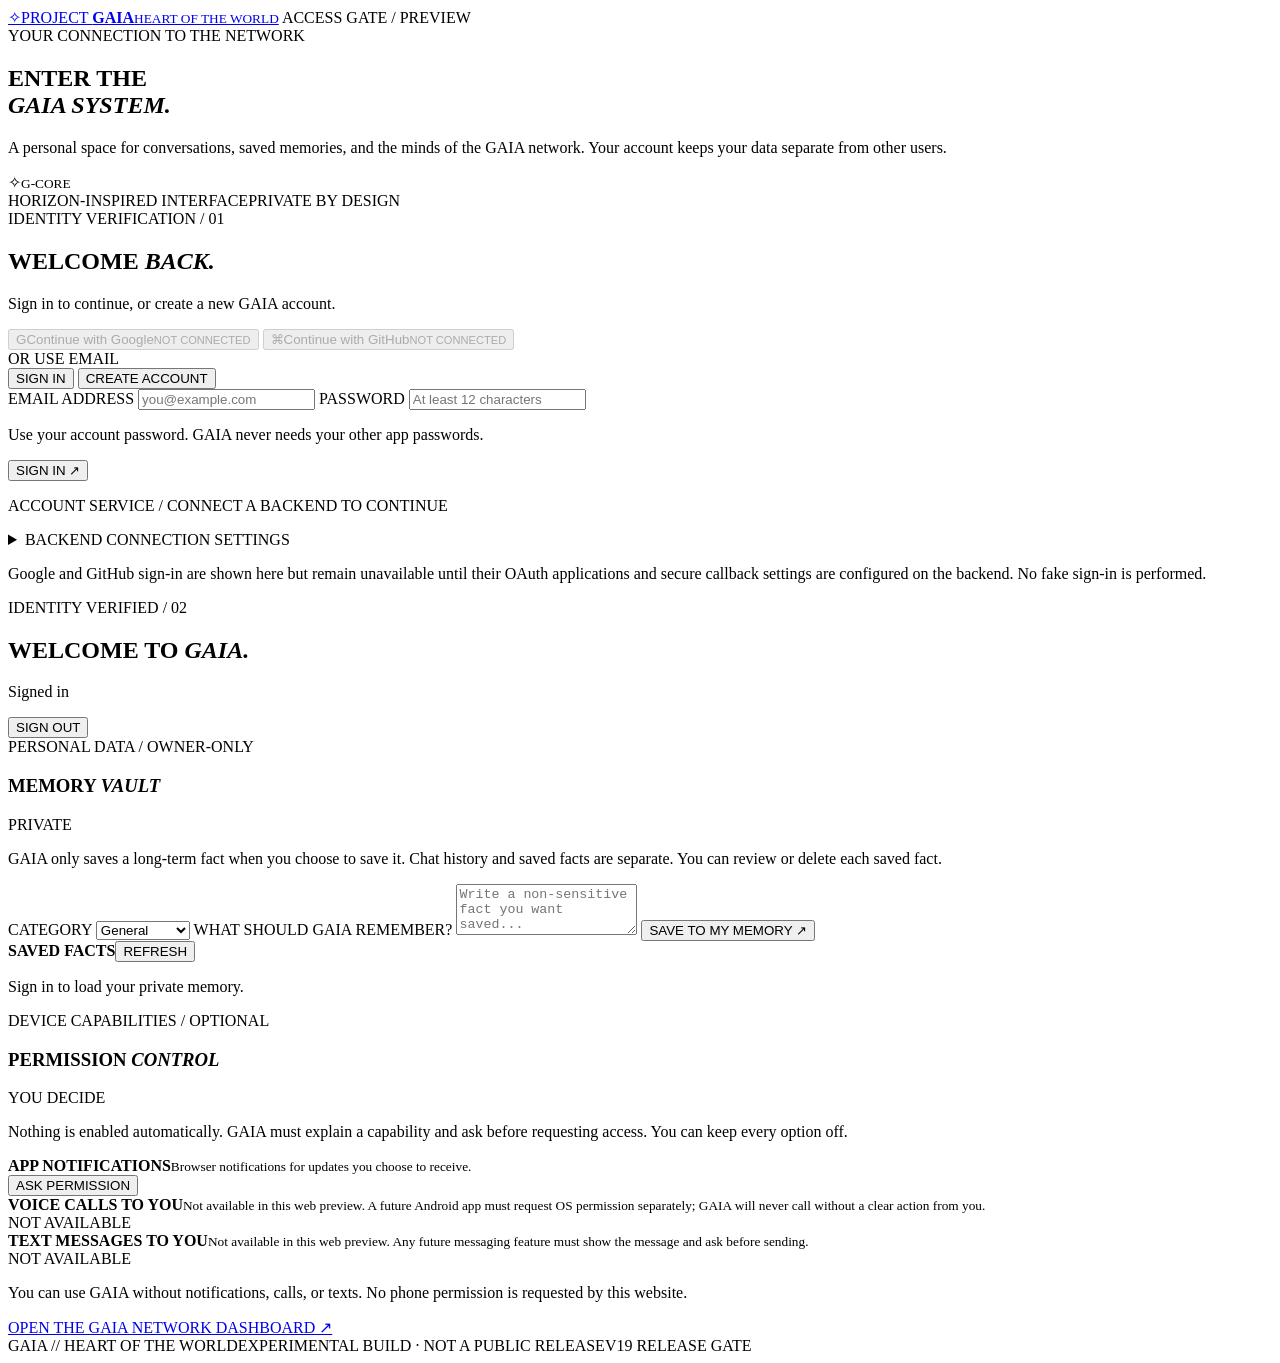
==== website/access.html @ c5ea4e3c "Add GAIA account-first access and permission screen" ====
<!doctype html>
<html lang="en">
<head>
  <meta charset="utf-8">
  <meta name="viewport" content="width=device-width, initial-scale=1">
  <meta name="theme-color" content="#081310">
  <meta name="description" content="Enter GAIA — Heart of the World.">
  <title>GAIA // ACCESS GATE</title>
  <link rel="stylesheet" href="access.css">
</head>
<body>
  <div class="horizon-glow glow-a"></div><div class="horizon-glow glow-b"></div>
  <header class="access-top">
    <a class="gaia-brand" href="index.html"><span class="brand-seed">✧</span><span>PROJECT <b>GAIA</b><small>HEART OF THE WORLD</small></span></a>
    <span class="build-tag"><i></i> ACCESS GATE / PREVIEW</span>
  </header>

  <main class="access-shell">
    <section class="intro">
      <div class="eyebrow"><span></span> YOUR CONNECTION TO THE NETWORK</div>
      <h1>ENTER THE<br><em>GAIA SYSTEM.</em></h1>
      <p>A personal space for conversations, saved memories, and the minds of the GAIA network. Your account keeps your data separate from other users.</p>
      <div class="core-orbit" aria-hidden="true"><div class="orbit-ring ring-one"></div><div class="orbit-ring ring-two"></div><div class="orbit-center">✧<small>G-CORE</small></div><span class="orbit-dot dot-one"></span><span class="orbit-dot dot-two"></span></div>
      <div class="intro-foot"><span>HORIZON-INSPIRED INTERFACE</span><span>PRIVATE BY DESIGN</span></div>
    </section>

    <section class="access-panel" id="authPanel" aria-labelledby="authTitle">
      <div class="panel-kicker">IDENTITY VERIFICATION / 01</div>
      <h2 id="authTitle">WELCOME <em>BACK.</em></h2>
      <p class="panel-sub">Sign in to continue, or create a new GAIA account.</p>

      <div class="provider-buttons">
        <button class="provider" id="googleButton" type="button" disabled><span class="provider-icon google">G</span><span>Continue with Google</span><small>NOT CONNECTED</small></button>
        <button class="provider" id="githubButton" type="button" disabled><span class="provider-icon github">⌘</span><span>Continue with GitHub</span><small>NOT CONNECTED</small></button>
      </div>
      <div class="or-line"><span>OR USE EMAIL</span></div>

      <div class="mode-tabs" role="tablist" aria-label="Account action">
        <button class="mode-tab active" id="loginTab" type="button" role="tab" aria-selected="true">SIGN IN</button>
        <button class="mode-tab" id="registerTab" type="button" role="tab" aria-selected="false">CREATE ACCOUNT</button>
      </div>
      <form id="accountForm" novalidate>
        <label for="email">EMAIL ADDRESS</label>
        <input id="email" name="email" type="email" autocomplete="email" maxlength="254" placeholder="you@example.com" required>
        <label for="password">PASSWORD</label>
        <input id="password" name="password" type="password" autocomplete="current-password" minlength="12" maxlength="128" placeholder="At least 12 characters" required>
        <p class="password-hint" id="passwordHint">Use your account password. GAIA never needs your other app passwords.</p>
        <button class="primary-action" id="submitAccount" type="submit">SIGN IN <span>↗</span></button>
      </form>
      <p class="auth-status" id="authStatus" role="status" aria-live="polite">ACCOUNT SERVICE / CONNECT A BACKEND TO CONTINUE</p>
      <details class="server-settings">
        <summary>BACKEND CONNECTION SETTINGS</summary>
        <label for="apiBase">GAIA API BASE URL</label>
        <input id="apiBase" type="url" inputmode="url" placeholder="https://your-gaia-service.example.com">
        <button id="saveApi" class="subtle-action" type="button">SAVE SERVER ADDRESS</button>
      </details>
      <p class="oauth-note">Google and GitHub sign-in are shown here but remain unavailable until their OAuth applications and secure callback settings are configured on the backend. No fake sign-in is performed.</p>
    </section>

    <section class="private-workspace hidden" id="workspace" aria-labelledby="workspaceTitle">
      <div class="workspace-head"><div><div class="panel-kicker">IDENTITY VERIFIED / 02</div><h2 id="workspaceTitle">WELCOME TO <em>GAIA.</em></h2><p id="accountLabel">Signed in</p></div><button id="logoutButton" class="subtle-action" type="button">SIGN OUT</button></div>

      <section class="workspace-card memory-card" aria-labelledby="memoryTitle">
        <div class="card-heading"><div><div class="panel-kicker">PERSONAL DATA / OWNER-ONLY</div><h3 id="memoryTitle">MEMORY <em>VAULT</em></h3></div><span class="status-chip">PRIVATE</span></div>
        <p>GAIA only saves a long-term fact when you choose to save it. Chat history and saved facts are separate. You can review or delete each saved fact.</p>
        <form id="memoryForm" class="memory-form">
          <label for="memoryCategory">CATEGORY</label>
          <select id="memoryCategory"><option value="general">General</option><option value="projects">Projects</option><option value="preferences">Preferences</option><option value="learning">Learning</option></select>
          <label for="memoryContent">WHAT SHOULD GAIA REMEMBER?</label>
          <textarea id="memoryContent" maxlength="2000" rows="3" placeholder="Write a non-sensitive fact you want saved..." required></textarea>
          <button class="primary-action" type="submit">SAVE TO MY MEMORY <span>↗</span></button>
        </form>
        <div class="memory-list-head"><b>SAVED FACTS</b><button id="refreshMemory" class="subtle-action" type="button">REFRESH</button></div>
        <div id="memoryList" class="memory-list" aria-live="polite"><p class="empty-state">Sign in to load your private memory.</p></div>
      </section>

      <section class="workspace-card permission-card" aria-labelledby="permissionTitle">
        <div class="card-heading"><div><div class="panel-kicker">DEVICE CAPABILITIES / OPTIONAL</div><h3 id="permissionTitle">PERMISSION <em>CONTROL</em></h3></div><span class="status-chip">YOU DECIDE</span></div>
        <p>Nothing is enabled automatically. GAIA must explain a capability and ask before requesting access. You can keep every option off.</p>
        <div class="permission-row"><div><b>APP NOTIFICATIONS</b><small>Browser notifications for updates you choose to receive.</small></div><button id="notificationButton" class="permission-action" type="button">ASK PERMISSION</button></div>
        <div class="permission-row"><div><b>VOICE CALLS TO YOU</b><small>Not available in this web preview. A future Android app must request OS permission separately; GAIA will never call without a clear action from you.</small></div><span class="permission-state">NOT AVAILABLE</span></div>
        <div class="permission-row"><div><b>TEXT MESSAGES TO YOU</b><small>Not available in this web preview. Any future messaging feature must show the message and ask before sending.</small></div><span class="permission-state">NOT AVAILABLE</span></div>
        <p class="permission-foot">You can use GAIA without notifications, calls, or texts. No phone permission is requested by this website.</p>
      </section>
      <a class="dashboard-link" href="index.html">OPEN THE GAIA NETWORK DASHBOARD ↗</a>
    </section>
  </main>

  <footer class="access-footer"><span>GAIA // HEART OF THE WORLD</span><span>EXPERIMENTAL BUILD · NOT A PUBLIC RELEASE</span><span>V19 RELEASE GATE</span></footer>
  <script src="access.js"></script>
</body>
</html>
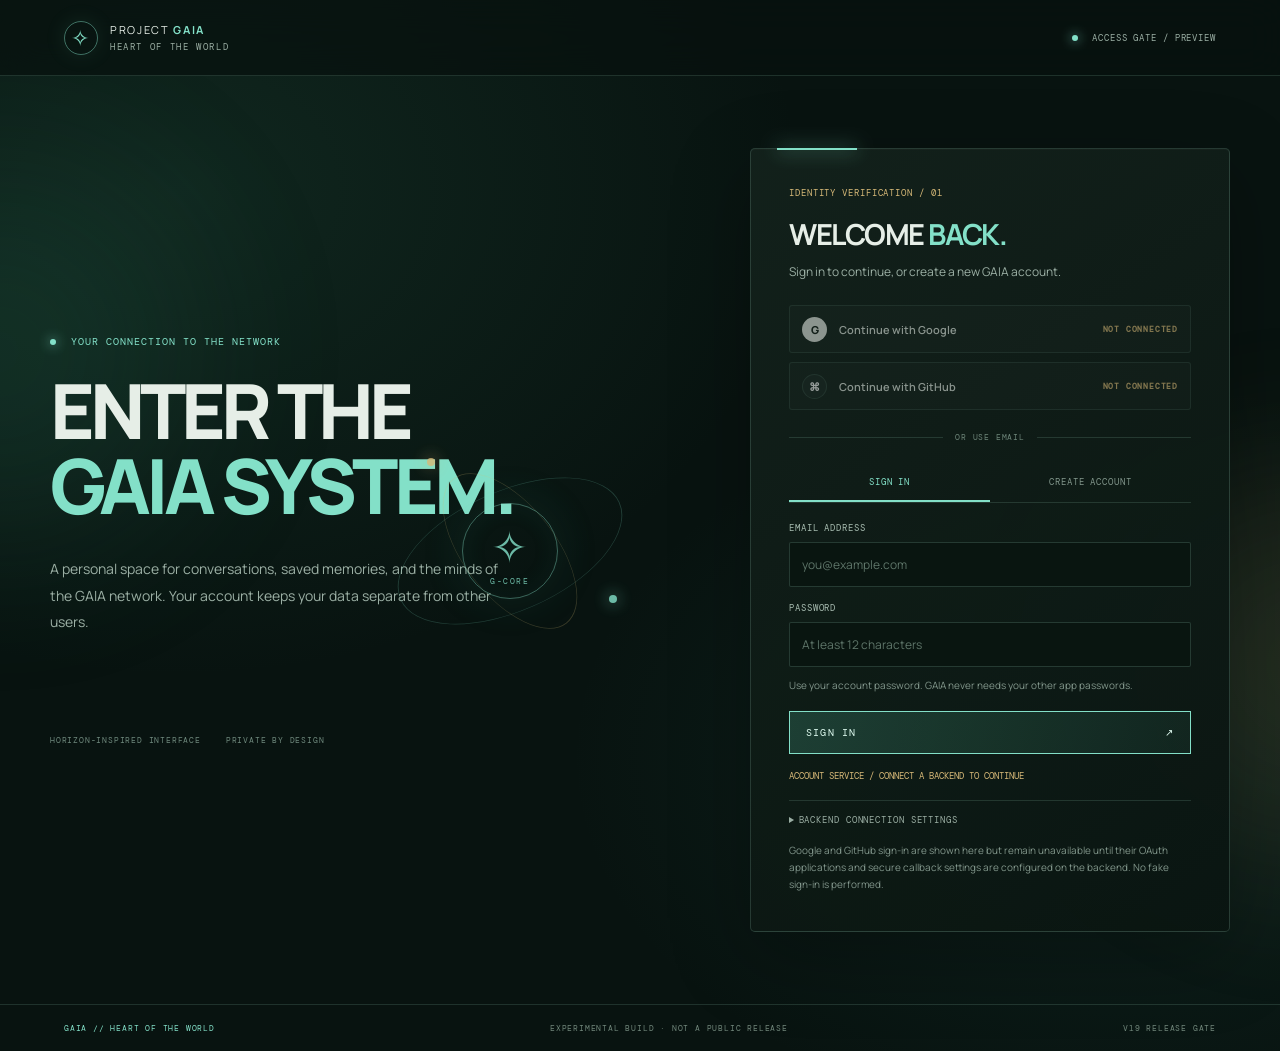
==== commit 09f1b690: "Point preview dashboard link to the network page" ====
--- a/website/access.html
+++ b/website/access.html
@@ -82,7 +82,7 @@
         <div class="permission-row"><div><b>TEXT MESSAGES TO YOU</b><small>Not available in this web preview. Any future messaging feature must show the message and ask before sending.</small></div><span class="permission-state">NOT AVAILABLE</span></div>
         <p class="permission-foot">You can use GAIA without notifications, calls, or texts. No phone permission is requested by this website.</p>
       </section>
-      <a class="dashboard-link" href="index.html">OPEN THE GAIA NETWORK DASHBOARD ↗</a>
+      <a class="dashboard-link" href="network.html">OPEN THE GAIA NETWORK DASHBOARD ↗</a>
     </section>
   </main>
 
--- a/website/access.css
+++ b/website/access.css
@@ -0,0 +1,3 @@
+@import url('https://fonts.googleapis.com/css2?family=DM+Mono:wght@400;500&family=Manrope:wght@400;500;600;700;800&display=swap');
+:root{color-scheme:dark;--bg:#081310;--panel:#101d19;--panel2:#14231e;--line:rgba(150,205,183,.17);--text:#e6eee7;--muted:#9bafa4;--cyan:#83e0c8;--teal:#4eb49b;--gold:#d7b978;--danger:#e6a18a;--mono:'DM Mono',monospace;--sans:'Manrope',sans-serif}
+*{box-sizing:border-box}html{min-height:100%;scroll-behavior:smooth}body{margin:0;min-height:100vh;background:radial-gradient(ellipse at 14% 18%,rgba(44,110,83,.22),transparent 40%),radial-gradient(ellipse at 88% 72%,rgba(52,129,117,.14),transparent 35%),var(--bg);color:var(--text);font-family:var(--sans);overflow-x:hidden}.horizon-glow{position:fixed;width:380px;height:380px;border-radius:50%;filter:blur(90px);opacity:.14;pointer-events:none}.glow-a{background:#3a9b78;left:-190px;top:18%}.glow-b{background:#b18b4c;right:-220px;bottom:5%}.access-top{height:76px;padding:0 clamp(20px,5vw,76px);display:flex;align-items:center;justify-content:space-between;border-bottom:1px solid var(--line);position:relative;z-index:1;background:rgba(7,17,14,.72);backdrop-filter:blur(18px)}.gaia-brand{display:flex;gap:12px;align-items:center;color:var(--text);text-decoration:none;font-size:11px;letter-spacing:.15em}.gaia-brand b{color:var(--cyan)}.gaia-brand small{display:block;color:var(--muted);font:9px var(--mono);letter-spacing:.18em;margin-top:4px}.brand-seed{width:34px;height:34px;display:grid;place-items:center;border:1px solid rgba(131,224,200,.45);border-radius:50%;color:var(--cyan);font-size:22px;box-shadow:0 0 22px rgba(131,224,200,.1)}.build-tag,.eyebrow,.panel-kicker,.intro-foot,.access-footer,.or-line,.mode-tab,.provider small,.permission-state,.permission-action,.status-chip,.memory-list-head,.subtle-action{font-family:var(--mono);letter-spacing:.1em}.build-tag{font-size:9px;color:var(--muted)}.build-tag i,.eyebrow span{display:inline-block;width:6px;height:6px;border-radius:50%;background:var(--cyan);box-shadow:0 0 12px var(--cyan);margin-right:8px}.access-shell{width:min(1180px,calc(100% - 40px));margin:0 auto;min-height:calc(100vh - 130px);padding:72px 0;display:grid;grid-template-columns:minmax(0,1fr) minmax(340px,480px);gap:clamp(40px,8vw,120px);align-items:center;position:relative;z-index:1}.intro{position:relative;min-height:540px;display:flex;flex-direction:column;justify-content:center}.eyebrow{font-size:10px;color:var(--cyan)}h1{font-size:clamp(42px,6vw,76px);line-height:.98;letter-spacing:-.065em;margin:25px 0 20px;font-weight:800}h1 em,h2 em,h3 em{font-style:normal;color:var(--cyan)}.intro>p{max-width:460px;color:var(--muted);font-size:14px;line-height:1.9}.core-orbit{position:absolute;right:3%;top:52%;transform:translateY(-50%);width:240px;height:240px;opacity:.82}.orbit-ring{position:absolute;border:1px solid rgba(131,224,200,.25);border-radius:50%;inset:0;transform:rotate(-24deg) scaleY(.5)}.ring-two{inset:28px;transform:rotate(52deg) scaleY(.5);border-color:rgba(215,185,120,.28)}.orbit-center{position:absolute;inset:72px;display:flex;align-items:center;justify-content:center;flex-direction:column;border:1px solid rgba(131,224,200,.5);border-radius:50%;color:var(--cyan);font-size:44px;box-shadow:0 0 55px rgba(78,180,155,.14),inset 0 0 30px rgba(78,180,155,.08)}.orbit-center small{font:8px var(--mono);letter-spacing:.18em}.orbit-dot{position:absolute;width:8px;height:8px;border-radius:50%;background:var(--gold);box-shadow:0 0 16px var(--gold)}.dot-one{top:27px;left:37px}.dot-two{right:13px;bottom:68px;background:var(--cyan);box-shadow:0 0 16px var(--cyan)}.intro-foot{display:flex;gap:25px;flex-wrap:wrap;color:#6f897d;font-size:8px;margin-top:85px}.access-panel,.private-workspace{border:1px solid rgba(150,205,183,.2);background:linear-gradient(145deg,rgba(19,34,28,.96),rgba(10,21,17,.96));box-shadow:0 24px 80px rgba(0,0,0,.28),inset 0 1px rgba(255,255,255,.025);padding:clamp(22px,4vw,38px);border-radius:5px;position:relative}.access-panel:before,.private-workspace:before{content:'';position:absolute;top:-1px;left:26px;width:80px;height:2px;background:var(--cyan);box-shadow:0 0 18px var(--cyan)}.panel-kicker{font-size:9px;color:var(--gold)}h2{font-size:29px;letter-spacing:-.05em;margin:15px 0 7px}.panel-sub,.workspace-card>p{font-size:12px;color:var(--muted);line-height:1.75;margin:0 0 23px}.provider-buttons{display:grid;gap:9px}.provider{width:100%;min-height:48px;display:flex;align-items:center;gap:12px;padding:9px 12px;border:1px solid var(--line);background:rgba(255,255,255,.025);color:var(--text);text-align:left;font:600 11px var(--sans);border-radius:3px;opacity:.57;cursor:not-allowed}.provider small{margin-left:auto;font-size:8px;color:var(--gold)}.provider-icon{width:25px;height:25px;border-radius:50%;display:grid;place-items:center;background:#e9eee8;color:#17231e;font-weight:800}.provider-icon.github{background:#1c2a25;color:#fff;border:1px solid var(--line)}.or-line{display:flex;align-items:center;gap:12px;color:#6e867a;font-size:8px;margin:22px 0}.or-line:before,.or-line:after{content:'';height:1px;background:var(--line);flex:1}.mode-tabs{display:flex;border-bottom:1px solid var(--line);margin-bottom:19px}.mode-tab{flex:1;background:none;border:0;border-bottom:2px solid transparent;color:#82978c;padding:12px 4px;font-size:9px;cursor:pointer}.mode-tab.active{border-color:var(--cyan);color:var(--cyan)}form label,.server-settings label{display:block;color:#a8bdb1;font:9px var(--mono);letter-spacing:.1em;margin:15px 0 8px}input,select,textarea{width:100%;border:1px solid rgba(150,205,183,.2);background:#091510;color:var(--text);border-radius:2px;padding:13px 12px;font:12px var(--sans);outline:none}input:focus,select:focus,textarea:focus{border-color:var(--cyan);box-shadow:0 0 0 2px rgba(131,224,200,.1)}input::placeholder,textarea::placeholder{color:#5e7569}.password-hint,.oauth-note{font-size:10px;color:#82978c;line-height:1.7}.primary-action{width:100%;margin-top:17px;padding:14px 16px;border:1px solid var(--cyan);background:linear-gradient(100deg,rgba(69,158,131,.28),rgba(69,158,131,.1));color:#dffbf0;text-align:left;font:10px var(--mono);letter-spacing:.12em;cursor:pointer;display:flex;justify-content:space-between;align-items:center;transition:.2s}.primary-action:hover{background:rgba(90,190,157,.24);box-shadow:0 0 25px rgba(90,190,157,.1)}.primary-action:disabled{opacity:.5;cursor:wait}.auth-status{font:9px var(--mono);color:var(--gold);line-height:1.6;margin:15px 0 0}.server-settings{margin-top:17px;border-top:1px solid var(--line);padding-top:13px}.server-settings summary{font:9px var(--mono);color:var(--muted);cursor:pointer;letter-spacing:.1em}.subtle-action{border:1px solid var(--line);background:transparent;color:var(--muted);padding:9px 11px;font-size:8px;cursor:pointer}.subtle-action:hover{border-color:var(--cyan);color:var(--cyan)}.oauth-note{margin:16px 0 0}.private-workspace{grid-column:1/-1;width:100%}.hidden{display:none!important}.workspace-head,.card-heading{display:flex;justify-content:space-between;align-items:flex-start;gap:20px}.workspace-head h2{font-size:34px}.workspace-head p{font-size:12px;color:var(--muted)}.workspace-card{margin-top:24px;padding:22px;border:1px solid var(--line);background:rgba(255,255,255,.018)}.workspace-card h3{font-size:19px;letter-spacing:-.04em;margin:9px 0}.workspace-card>p{max-width:780px;margin:8px 0 18px}.status-chip{font-size:8px;color:var(--cyan);border:1px solid rgba(131,224,200,.3);padding:7px 9px}.memory-form{display:grid;grid-template-columns:160px 1fr;gap:0 14px;align-items:end}.memory-form label:nth-of-type(2),.memory-form textarea,.memory-form button{grid-column:1/-1}.memory-form .primary-action{max-width:240px}.memory-list-head{display:flex;justify-content:space-between;align-items:center;margin-top:25px;padding:13px 0;border-top:1px solid var(--line);font-size:9px;color:var(--muted)}.memory-list{display:grid;gap:9px}.memory-item{padding:13px;border:1px solid var(--line);background:rgba(0,0,0,.12);display:flex;gap:14px;justify-content:space-between;align-items:flex-start}.memory-item b{display:block;color:var(--cyan);font:9px var(--mono);margin-bottom:6px}.memory-item p{margin:0;color:#c4d3c9;font-size:12px;line-height:1.65;overflow-wrap:anywhere}.memory-item button{flex-shrink:0;border:1px solid rgba(230,161,138,.25);background:none;color:var(--danger);padding:7px 9px;font:8px var(--mono);cursor:pointer}.empty-state{color:var(--muted);font-size:11px}.permission-row{display:flex;justify-content:space-between;align-items:center;gap:20px;padding:16px 0;border-top:1px solid var(--line)}.permission-row b{display:block;font:10px var(--mono);letter-spacing:.08em;color:var(--text)}.permission-row small{display:block;max-width:650px;color:var(--muted);font-size:10px;line-height:1.65;margin-top:5px}.permission-action{border:1px solid rgba(131,224,200,.4);background:rgba(131,224,200,.08);color:var(--cyan);padding:10px 12px;font-size:8px;white-space:nowrap;cursor:pointer}.permission-state{color:var(--gold);font-size:8px;white-space:nowrap}.permission-foot{color:#789083;font-size:9px}.dashboard-link{display:inline-block;margin-top:23px;color:var(--cyan);font:9px var(--mono);text-decoration:none;letter-spacing:.1em}.access-footer{position:relative;z-index:1;display:flex;justify-content:space-between;gap:15px;padding:18px clamp(20px,5vw,76px);border-top:1px solid var(--line);color:#71877b;font-size:8px}.access-footer span:first-child{color:var(--cyan)}@media(max-width:850px){.access-shell{grid-template-columns:1fr;gap:30px;padding:44px 0}.intro{min-height:260px;padding-right:0}.core-orbit{width:150px;height:150px;right:0;top:55%}.orbit-center{inset:45px;font-size:29px}.ring-two{inset:18px}.intro-foot{margin-top:35px}.access-panel{max-width:560px;width:100%;justify-self:center}.private-workspace{grid-column:auto}}@media(max-width:560px){.access-top{height:65px}.build-tag{font-size:7px}.access-shell{width:calc(100% - 26px);padding:32px 0}.intro{min-height:225px}.intro>p{max-width:70%;font-size:12px}.core-orbit{width:112px;height:112px;top:58%}.orbit-center{inset:34px;font-size:23px}.orbit-center small{font-size:6px}.ring-two{inset:13px}.intro-foot{gap:10px;font-size:7px}.access-panel{padding:21px 17px}.memory-form{grid-template-columns:1fr}.memory-form label:nth-of-type(2),.memory-form textarea,.memory-form button{grid-column:auto}.workspace-card{padding:15px}.workspace-head{align-items:flex-start}.workspace-head h2{font-size:26px}.permission-row{align-items:flex-start;flex-direction:column;gap:10px}.access-footer{flex-wrap:wrap;font-size:7px}.memory-item{flex-direction:column}.memory-item button{align-self:flex-start}}@media(prefers-reduced-motion:reduce){*,*:before,*:after{scroll-behavior:auto!important;transition:none!important;animation:none!important}}
